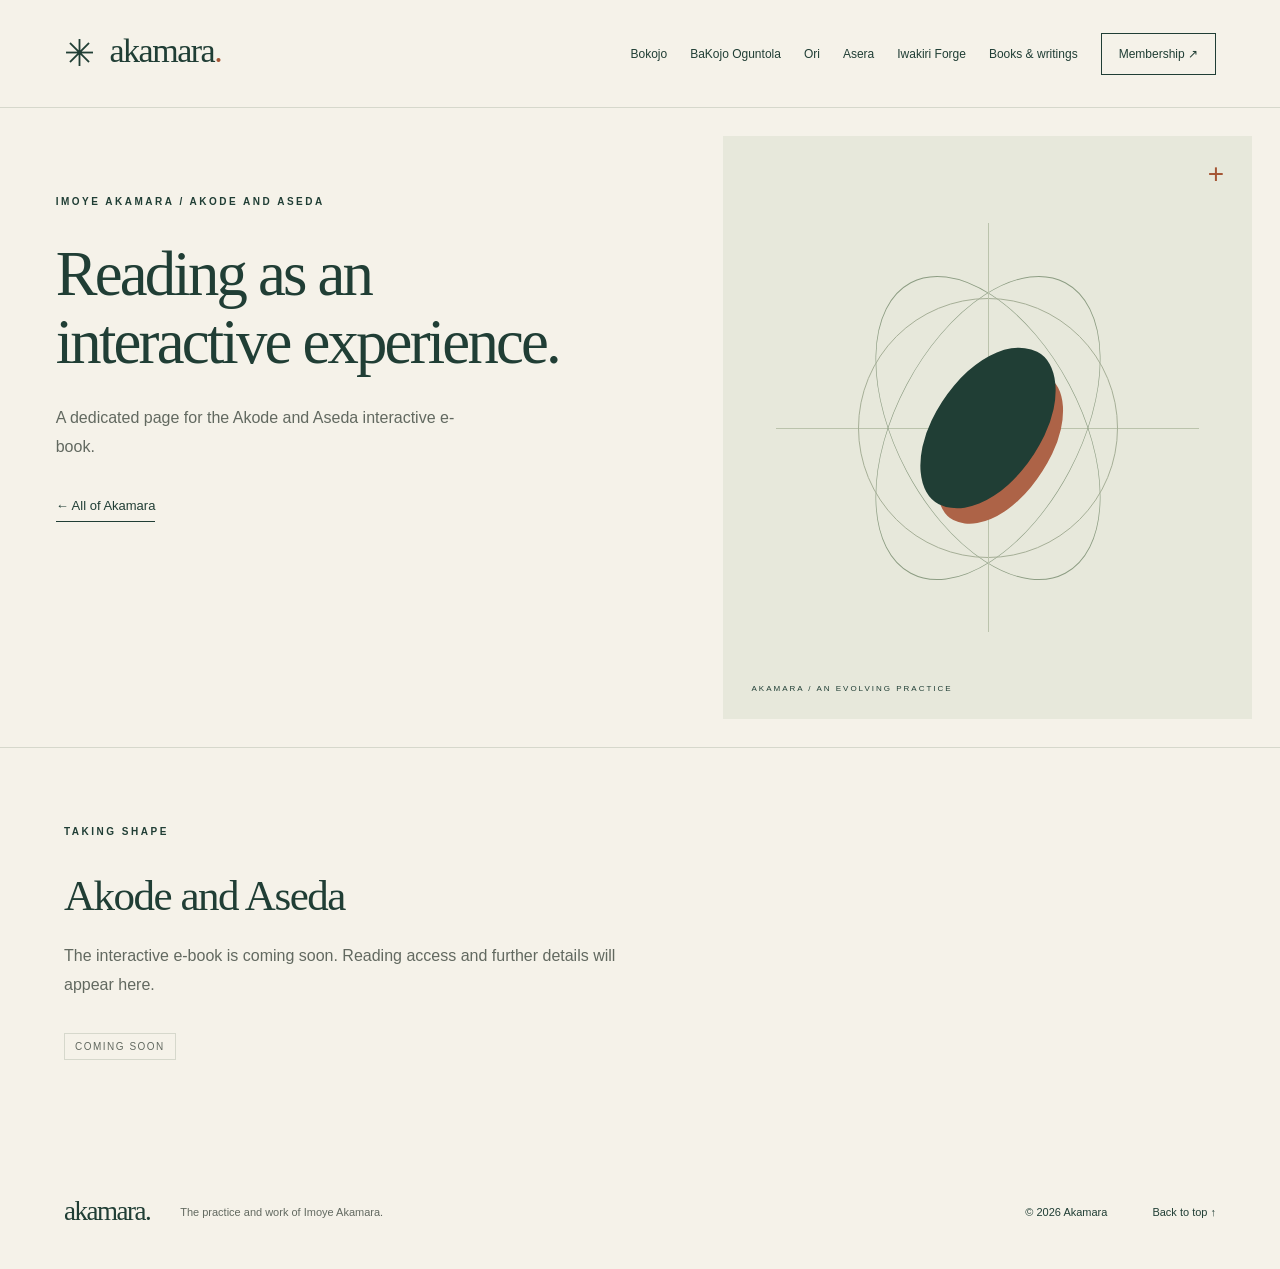
==== akode-and-aseda.html @ a53c4f4f "Rename 11. akode-and-aseda.html.txt to akode-and-aseda.html" ====
<!doctype html>
<html lang="en">
<head>
  <meta charset="utf-8">
  <meta name="viewport" content="width=device-width, initial-scale=1">
  <title>Akode and Aseda | Akamara</title>
  <meta name="description" content="A dedicated page for the Akode and Aseda interactive e-book.">
  <meta name="theme-color" content="#203e35">
  <link rel="icon" href="images/favicon.svg" type="image/svg+xml">
  <link rel="stylesheet" href="styles.css">
  <script src="script.js" defer></script>
</head>
<body>
  <a class="skip" href="#main">Skip to content</a>
  <header>
    <a class="brand" href="index.html" aria-label="Akamara home">
      <span class="brand-mark" aria-hidden="true">✳</span>
      akamara<span class="brand-dot">.</span>
    </a>
    <button class="menu-toggle" aria-expanded="false" aria-controls="navigation">Menu</button>
    <nav id="navigation" aria-label="Main navigation">
      <a href="bokojo.html">Bokojo</a>
      <a href="bakojo-oguntola.html">BaKojo Oguntola</a>
      <a href="ori.html">Ori</a>
      <a href="asera.html">Asera</a>
      <a href="iwakiri-forge.html">Iwakiri Forge</a>
      <a href="books.html">Books &amp; writings</a>
      <a class="membership" href="membership.html">Membership ↗</a>
    </nav>
  </header>

  <main id="main">
    <section class="hero">
      <div class="hero-copy">
        <p class="eyebrow">IMOYE AKAMARA / AKODE AND ASEDA</p>
        <h1>Reading as an<br>interactive experience.</h1>
        <p class="intro">A dedicated page for the Akode and Aseda interactive e-book.</p>
        <a class="text-link" href="index.html#explore">← All of Akamara</a>
      </div>
      <div class="art" aria-hidden="true">
        <div class="orbit orbit-one"></div>
        <div class="orbit orbit-two"></div>
        <div class="orbit orbit-three"></div>
        <div class="seed"></div>
        <span class="art-label">AKAMARA / AN EVOLVING PRACTICE</span>
        <span class="art-cross">+</span>
      </div>
    </section>
    <section class="coming">
      <p class="eyebrow">TAKING SHAPE</p>
      <h2>Akode and Aseda</h2>
      <p>The interactive e-book is coming soon. Reading access and further details will appear here.</p>
      <span class="status">Coming soon</span>
    </section>
  </main>

  <footer>
    <a class="brand" href="index.html">akamara.</a>
    <p>The practice and work of Imoye Akamara.</p>
    <span>© <span data-year>2026</span> Akamara</span>
    <a href="#main">Back to top ↑</a>
  </footer>
</body>
</html>
---- styles.css ----
:root {
  --paper: #f5f2e9;
  --ink: #203e35;
  --muted: #626960;
  --line: #d6d8cc;
  --copper: #a55635;
}

* {
  box-sizing: border-box;
}

html {
  scroll-behavior: smooth;
}

body {
  margin: 0;
  background: var(--paper);
  color: var(--ink);
  font-family: Arial, Helvetica, sans-serif;
  font-size: 16px;
}

a {
  color: inherit;
  text-decoration: none;
}

a,
button {
  touch-action: manipulation;
}

a:focus-visible,
button:focus-visible {
  outline: 3px solid var(--copper);
  outline-offset: 6px;
}

header {
  min-height: 108px;
  display: flex;
  align-items: center;
  justify-content: space-between;
  gap: 30px;
  padding: 24px 5%;
  border-bottom: 1px solid var(--line);
}

.brand {
  font-family: Georgia, serif;
  font-size: 34px;
  letter-spacing: -1.5px;
  white-space: nowrap;
}

.brand-mark {
  font-size: 37px;
  vertical-align: middle;
  margin-right: 9px;
}

.brand-dot {
  color: var(--copper);
}

nav {
  display: flex;
  align-items: center;
  gap: 23px;
  font-size: 12px;
}

nav a:hover,
nav a[aria-current] {
  color: var(--copper);
}

.membership {
  border: 1px solid var(--ink);
  padding: 13px 17px;
}

.menu-toggle {
  display: none;
}

.hero {
  display: grid;
  grid-template-columns: 1.3fr 1fr;
  min-height: 640px;
  border-bottom: 1px solid var(--line);
}

.hero-copy {
  padding: 85px 7.7% 75px;
}

.eyebrow {
  font-size: 10px;
  letter-spacing: 2.5px;
  font-weight: 600;
  line-height: 1.8;
  margin: 0 0 30px;
}

h1,
h2,
h3 {
  font-family: Georgia, "Times New Roman", serif;
  font-weight: 400;
}

h1 {
  font-size: clamp(46px, 4.9vw, 78px);
  line-height: 1.08;
  letter-spacing: -2.8px;
  margin: 0 0 28px;
}

.intro {
  font-size: 16px;
  line-height: 1.8;
  max-width: 435px;
  color: var(--muted);
  margin-bottom: 34px;
}

.button {
  background: var(--ink);
  color: var(--paper);
  padding: 17px 22px;
  display: inline-flex;
  gap: 42px;
  font-size: 12px;
  align-items: center;
}

.button:hover {
  background: #34594b;
}

.text-link {
  font-size: 13px;
  border-bottom: 1px solid var(--ink);
  padding-bottom: 8px;
}

.art {
  position: relative;
  overflow: hidden;
  background: #e7e8db;
  margin: 28px 28px 28px 0;
  display: grid;
  place-items: center;
  min-height: 450px;
}

.orbit {
  position: absolute;
  border: 1px solid #8e9e84;
  border-radius: 50%;
  width: 330px;
  height: 330px;
}

.orbit-one {
  transform: rotate(-28deg) scaleX(.56);
}

.orbit-two {
  transform: rotate(28deg) scaleX(.56);
}

.orbit-three {
  width: 260px;
  height: 260px;
  border-color: #a6af97;
}

.seed {
  width: 108px;
  height: 180px;
  border-radius: 60% 40% 60% 40%;
  background: var(--ink);
  transform: rotate(26deg);
  box-shadow: 20px 13px 0 -5px #ad6347;
  z-index: 1;
}

.art::before,
.art::after {
  content: "";
  position: absolute;
  background: #bbc3ac;
}

.art::before {
  height: 1px;
  width: 80%;
  top: 50%;
}

.art::after {
  height: 70%;
  width: 1px;
  left: 50%;
}

.art-label {
  position: absolute;
  bottom: 26px;
  left: 28px;
  font-size: 8px;
  letter-spacing: 2px;
}

.art-cross {
  position: absolute;
  top: 22px;
  right: 28px;
  color: var(--copper);
  font-size: 28px;
}

.directory {
  padding: 80px 5% 90px;
  display: grid;
  grid-template-columns: .85fr 1.3fr;
  gap: 8%;
}

.section-heading h2,
.coming h2 {
  font-size: 43px;
  letter-spacing: -1.5px;
  margin: 0 0 22px;
}

.section-heading p:not(.eyebrow),
.coming > p:not(.eyebrow) {
  color: var(--muted);
  line-height: 1.8;
  max-width: 360px;
}

.entry {
  display: flex;
  gap: 25px;
  padding: 27px 0;
  border-top: 1px solid var(--line);
  position: relative;
}

.entry:last-child {
  border-bottom: 1px solid var(--line);
}

a.entry:hover h3 {
  color: var(--copper);
}

.number {
  font-size: 10px;
  color: var(--copper);
  padding-top: 9px;
}

.entry h3 {
  font-size: 29px;
  margin: 0 0 9px;
}

.entry p {
  font-size: 13px;
  line-height: 1.7;
  color: var(--muted);
  margin: 0;
}

.arrow {
  margin-left: auto;
  font-size: 24px;
  padding: 4px 0 0 12px;
}

.status {
  display: inline-block;
  font-size: 10px;
  text-transform: uppercase;
  letter-spacing: 1.5px;
  margin-top: 17px;
  border: 1px solid var(--line);
  padding: 7px 10px;
  color: var(--muted);
}

.band {
  background: var(--ink);
  color: var(--paper);
  padding: 65px 5%;
  position: relative;
}

.band h2 {
  font-size: 46px;
  margin: 0 0 15px;
  letter-spacing: -1px;
}

.band > p:not(.eyebrow) {
  color: #d5dbce;
}

.band .eyebrow {
  color: #bbc9b6;
}

.light {
  background: var(--paper);
  color: var(--ink);
  position: absolute;
  right: 5%;
  top: 45%;
}

.light:hover {
  background: #e0e4d4;
}

.coming {
  padding: 75px 5% 95px;
}

.coming > p:not(.eyebrow) {
  max-width: 560px;
}

footer {
  padding: 40px 5%;
  display: flex;
  align-items: center;
  gap: 30px;
  font-size: 11px;
  flex-wrap: wrap;
}

footer .brand {
  font-size: 27px;
}

footer p {
  color: var(--muted);
  margin-right: auto;
}

footer > a:last-child {
  margin-left: 15px;
}

.skip {
  position: fixed;
  top: -80px;
  left: 12px;
  background: var(--ink);
  color: white;
  padding: 15px;
  z-index: 10;
}

.skip:focus {
  top: 12px;
}

@media (min-width: 1600px) {
  body {
    max-width: 1600px;
    margin: auto;
  }
}

@media (max-width: 1100px) {
  header {
    flex-wrap: wrap;
  }

  nav {
    flex-wrap: wrap;
    gap: 20px;
  }

  .hero {
    min-height: 560px;
  }

  .hero-copy {
    padding-top: 60px;
  }

  .art {
    min-height: 400px;
  }

  .orbit {
    width: 260px;
    height: 260px;
  }

  .orbit-three {
    width: 210px;
    height: 210px;
  }
}

@media (max-width: 720px) {
  header {
    min-height: 85px;
    padding: 20px 6%;
  }

  .brand {
    font-size: 30px;
  }

  .menu-toggle {
    display: block;
    background: none;
    border: 1px solid var(--ink);
    color: var(--ink);
    padding: 10px 14px;
  }

  nav {
    width: 100%;
    display: flex;
    flex-direction: column;
    align-items: stretch;
    gap: 0;
  }

  nav a {
    padding: 14px 0;
    border-top: 1px solid var(--line);
  }

  nav .membership {
    padding: 14px;
    margin-top: 10px;
  }

  .js nav:not(.open) {
    display: none;
  }

  .hero {
    grid-template-columns: 1fr;
  }

  .hero-copy {
    padding: 55px 6% 40px;
  }

  h1 {
    font-size: 49px;
    letter-spacing: -2px;
  }

  .art {
    margin: 0 6% 30px;
    min-height: 330px;
  }

  .directory {
    padding: 55px 6%;
    grid-template-columns: 1fr;
    gap: 28px;
  }

  .section-heading h2 {
    font-size: 37px;
  }

  .section-heading .eyebrow {
    margin-bottom: 18px;
  }

  .entry h3 {
    font-size: 27px;
  }

  .band {
    padding: 50px 6%;
  }

  .band h2 {
    font-size: 37px;
  }

  .light {
    position: static;
    margin-top: 18px;
  }

  .coming {
    padding: 50px 6% 70px;
  }

  footer {
    padding: 35px 6%;
    gap: 20px;
  }

  footer p {
    width: 100%;
    order: 2;
    margin: 0;
  }

  footer > a:last-child {
    margin-left: auto;
  }
}

@media (prefers-reduced-motion: reduce) {
  html {
    scroll-behavior: auto;
  }
}
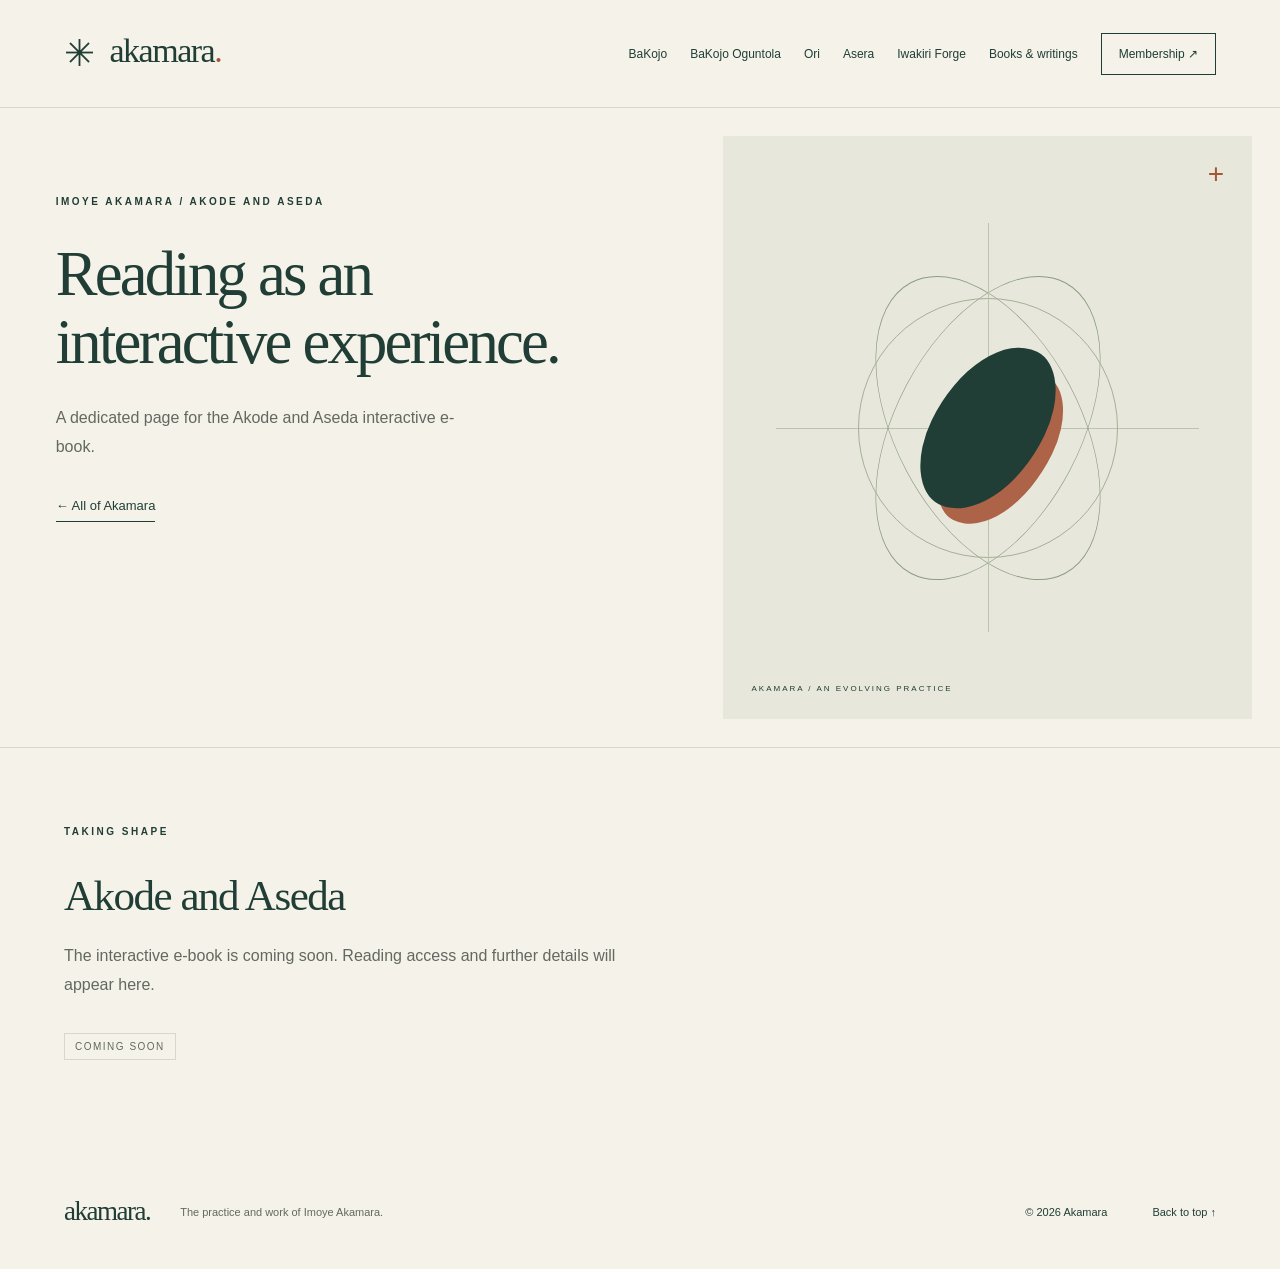
==== commit e6653c88: "Update link from Bokojo to BaKojo" ====
--- a/akode-and-aseda.html
+++ b/akode-and-aseda.html
@@ -20,7 +20,7 @@
     </a>
     <button class="menu-toggle" aria-expanded="false" aria-controls="navigation">Menu</button>
     <nav id="navigation" aria-label="Main navigation">
-      <a href="bokojo.html">Bokojo</a>
+      <a href="bakojo.html">BaKojo</a>
       <a href="bakojo-oguntola.html">BaKojo Oguntola</a>
       <a href="ori.html">Ori</a>
       <a href="asera.html">Asera</a>
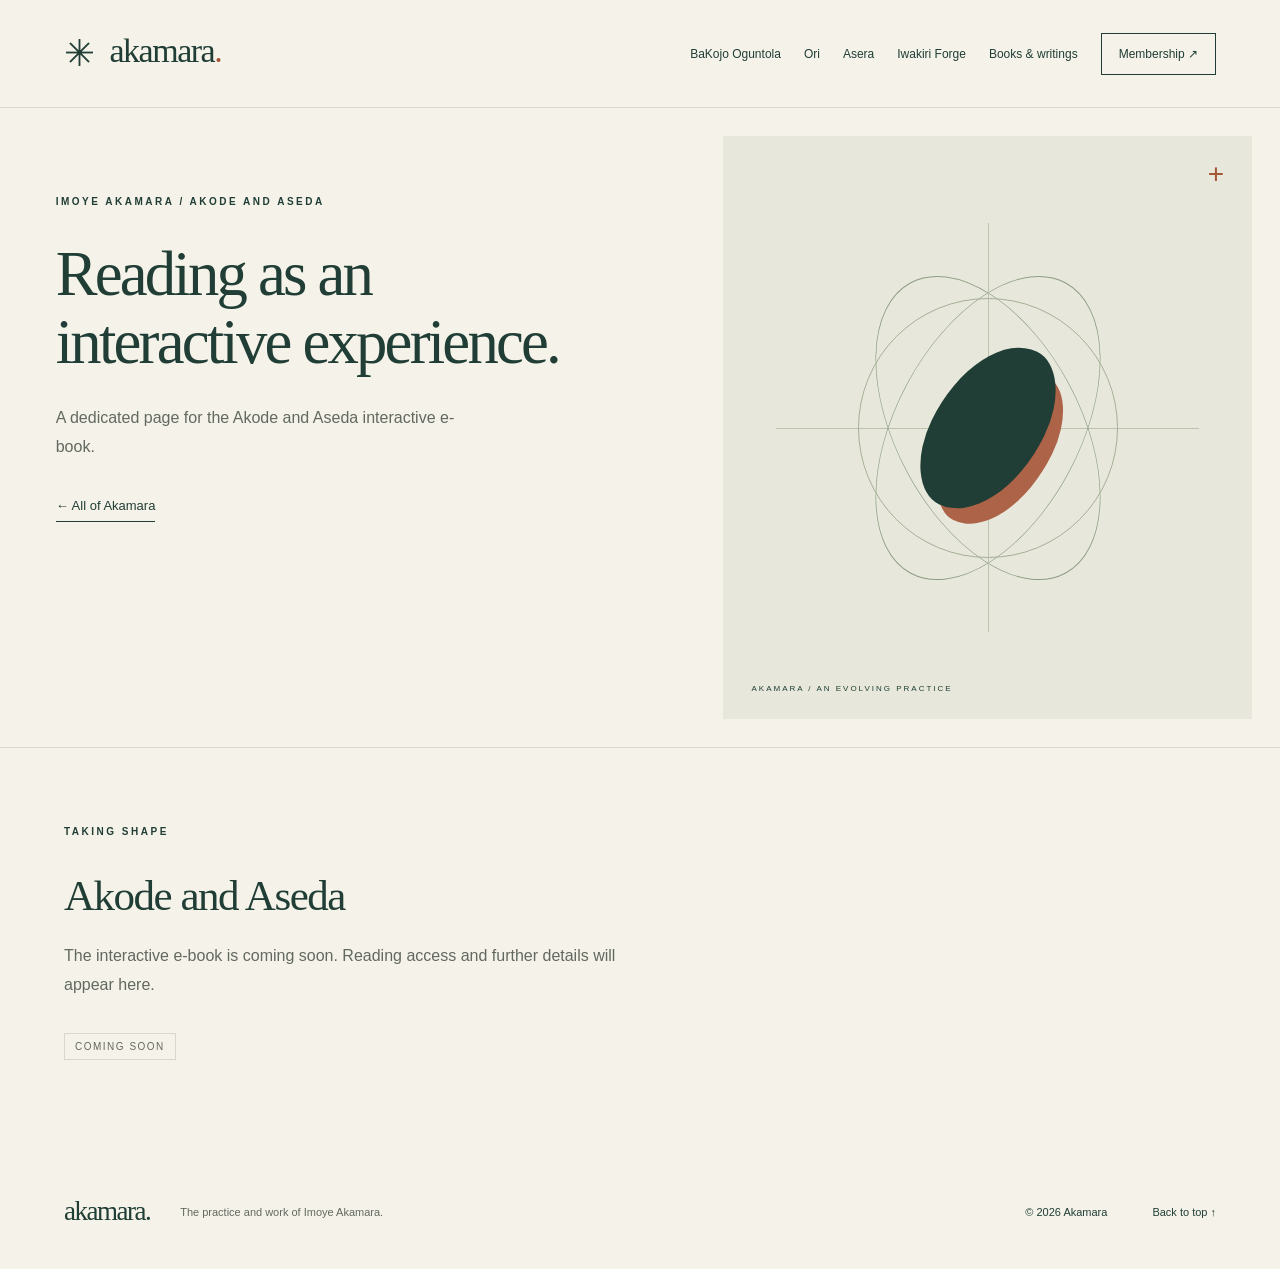
==== commit 27e4187f: "Remove BaKojo link from navigation Removed link to BaKojo from the navigation menu." ====
--- a/akode-and-aseda.html
+++ b/akode-and-aseda.html
@@ -20,7 +20,6 @@
     </a>
     <button class="menu-toggle" aria-expanded="false" aria-controls="navigation">Menu</button>
     <nav id="navigation" aria-label="Main navigation">
-      <a href="bakojo.html">BaKojo</a>
       <a href="bakojo-oguntola.html">BaKojo Oguntola</a>
       <a href="ori.html">Ori</a>
       <a href="asera.html">Asera</a>
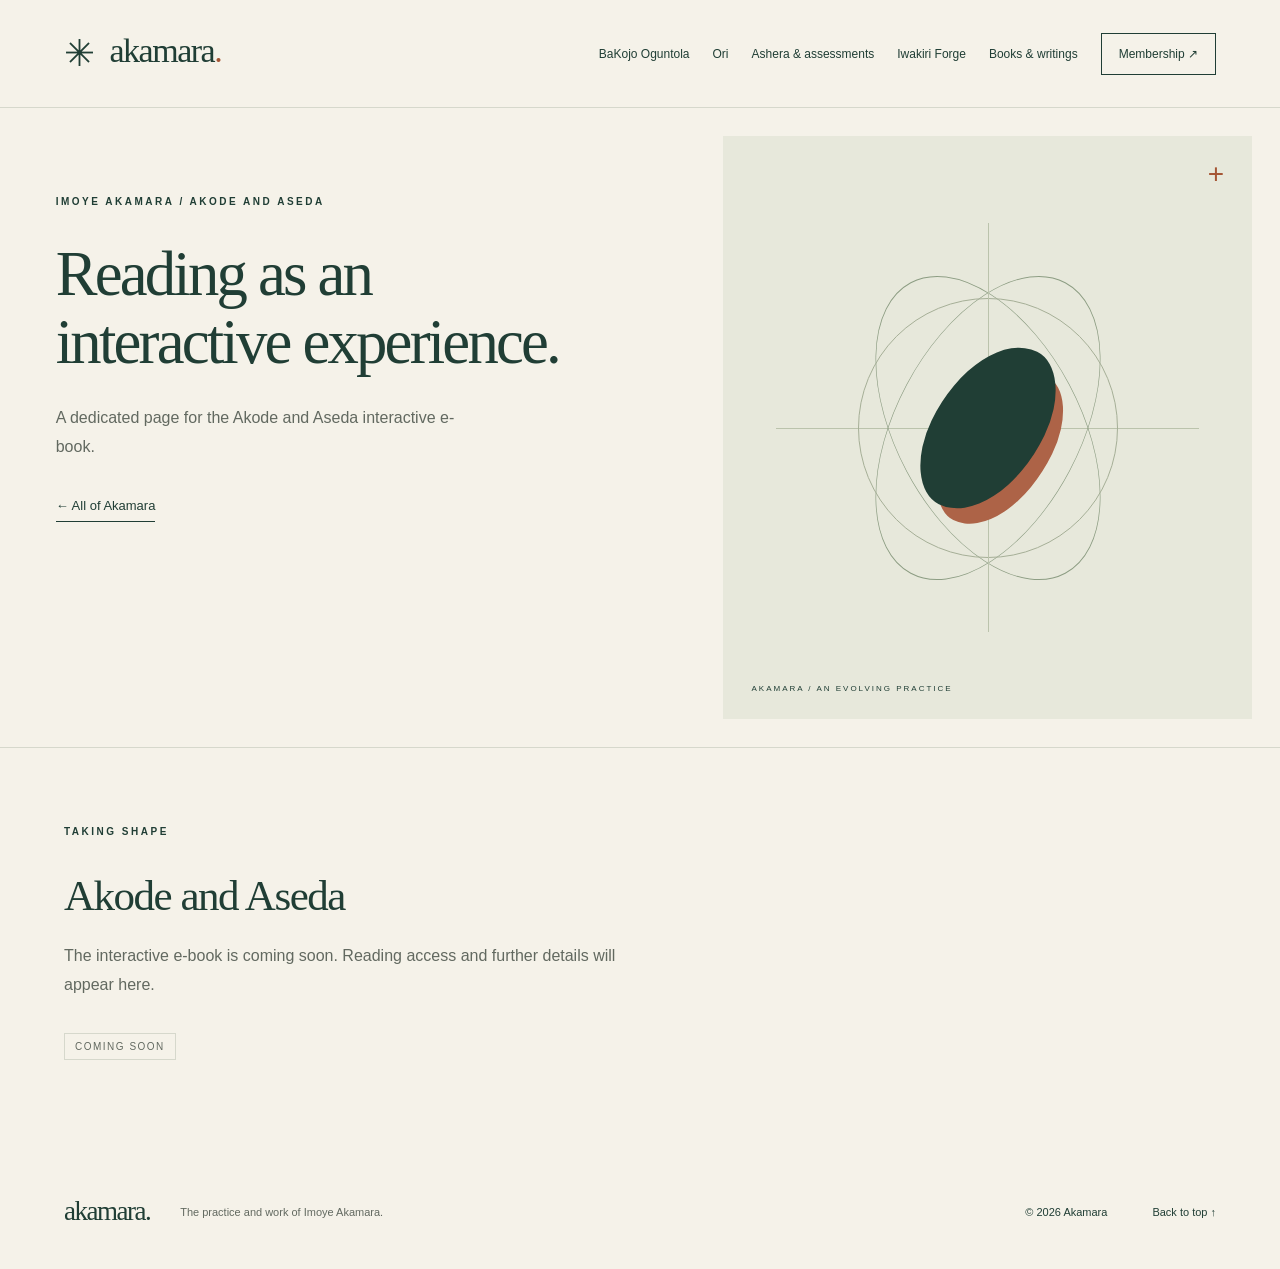
==== commit 8d046b3b: "Update link text for Asera to Ashera & assessments" ====
--- a/akode-and-aseda.html
+++ b/akode-and-aseda.html
@@ -22,7 +22,7 @@
     <nav id="navigation" aria-label="Main navigation">
       <a href="bakojo-oguntola.html">BaKojo Oguntola</a>
       <a href="ori.html">Ori</a>
-      <a href="asera.html">Asera</a>
+<a href="asera.html">Ashera &amp; assessments</a>
       <a href="iwakiri-forge.html">Iwakiri Forge</a>
       <a href="books.html">Books &amp; writings</a>
       <a class="membership" href="membership.html">Membership ↗</a>
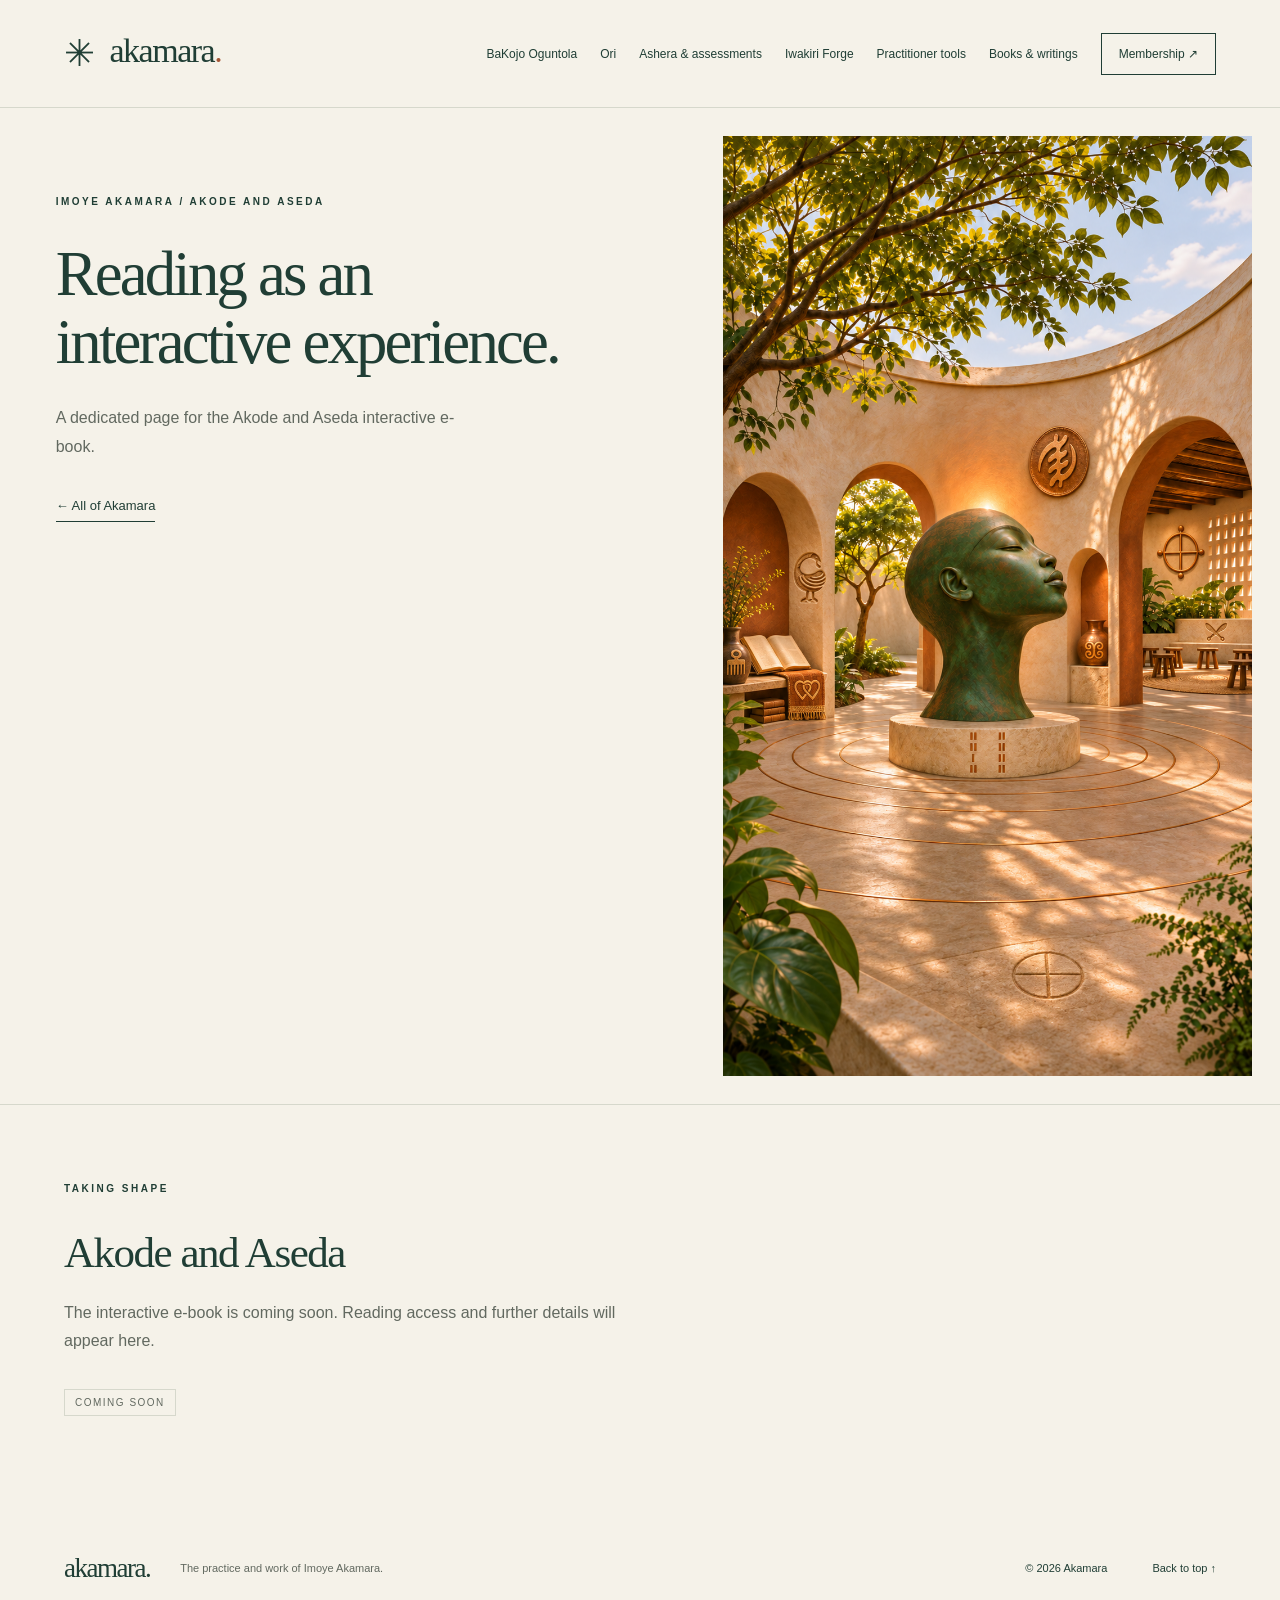
==== commit e2e53f44: "Add link to Practitioner tools in navigation" ====
--- a/akode-and-aseda.html
+++ b/akode-and-aseda.html
@@ -24,6 +24,7 @@
       <a href="ori.html">Ori</a>
 <a href="asera.html">Ashera &amp; assessments</a>
       <a href="iwakiri-forge.html">Iwakiri Forge</a>
+      <a href="practitioner-tools.html">Practitioner tools</a>
       <a href="books.html">Books &amp; writings</a>
       <a class="membership" href="membership.html">Membership ↗</a>
     </nav>
--- a/styles.css
+++ b/styles.css
@@ -527,3 +527,20 @@
     scroll-behavior: auto;
   }
 }
+/* Sanctuary artwork across all pages */
+.art {
+  min-height: 0;
+  aspect-ratio: 9 / 16;
+  align-self: center;
+  background: url("images/images/akamara-sanctuary.png")
+    center / contain no-repeat;
+}
+
+.art > * {
+  display: none;
+}
+
+.art::before,
+.art::after {
+  content: none;
+}
